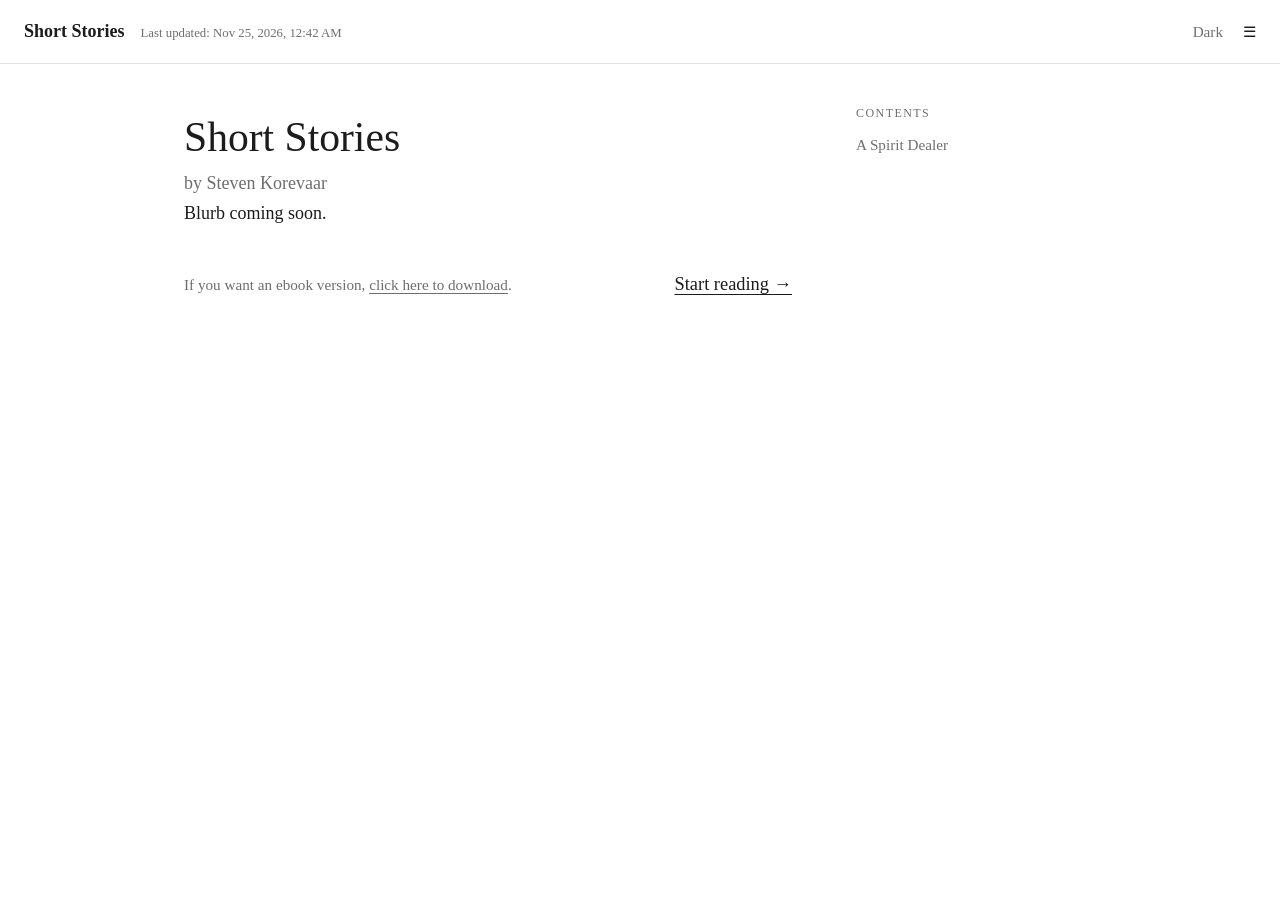
==== index.html @ 644686a6 "First draft!" ====
<!DOCTYPE html>
<html lang="en">
<head>
<meta charset="utf-8">
<meta name="viewport" content="width=device-width, initial-scale=1">
<title>Short Stories</title>
<link rel="stylesheet" href="style.css">
<script>try {
  var t = localStorage.getItem('oss-theme');
  if (t) document.documentElement.setAttribute('data-theme', t);
  if (localStorage.getItem('oss-toc') === 'hidden') document.documentElement.classList.add('toc-collapsed');
} catch (e) {}</script>
</head>
<body>
<header class="site-header">
  <div class="site-brand">
    <a class="site-title" href="index.html">Short Stories</a>
    <time class="last-updated" id="last-updated"></time>
  </div>
  <div class="header-links">
    <button type="button" class="link-button" id="theme-toggle">Dark</button>
    <button type="button" class="link-button toc-toggle" id="toc-toggle" aria-expanded="false" aria-controls="toc" aria-label="Contents">&#9776;</button>
  </div>
</header>
<div class="layout">
  <main class="content">
    <article class="home">
      <h1>Short Stories</h1>
      <p class="byline">by Steven Korevaar</p>
      
      <div class="blurb"><p>Blurb coming soon.</p>
</div>
      <div class="home-actions">
        <p class="download">If you want an ebook version, <a href="short-stories.epub" download="Short Stories.epub">click here to download</a>.</p>
        <p class="start"><a href="a-spirit-dealer.html">Start reading &rarr;</a></p>
      </div>
    </article>
  </main>
  <nav class="toc" id="toc" aria-label="Contents">
    <p class="toc-heading">Contents</p>
    <ol><li><a href="a-spirit-dealer.html">A Spirit Dealer</a></li></ol>
  </nav>
</div>
<script src="last-updated.js"></script>
<script src="script.js"></script>
</body>
</html>
---- style.css ----
:root {
  color-scheme: light;
  --bg: #ffffff;
  --text: #1c1c1c;
  --muted: #6e6e6e;
  --rule: #e2e2e2;
}

:root[data-theme="dark"] {
  color-scheme: dark;
  --bg: #141414;
  --text: #e4e4e4;
  --muted: #9b9b9b;
  --rule: #2c2c2c;
}

@media (prefers-color-scheme: dark) {
  :root:not([data-theme="light"]) {
    color-scheme: dark;
    --bg: #141414;
    --text: #e4e4e4;
    --muted: #9b9b9b;
    --rule: #2c2c2c;
  }
}

* { box-sizing: border-box; }

[hidden] { display: none !important; }

body {
  margin: 0;
  background: var(--bg);
  color: var(--text);
  font-family: Charter, "Iowan Old Style", "Palatino Linotype", Palatino, Georgia, serif;
  font-size: 1.125rem;
  line-height: 1.7;
  -webkit-text-size-adjust: 100%;
}

a {
  color: inherit;
  text-decoration: none;
}

a:hover,
.link-button:hover {
  text-decoration: underline;
  text-underline-offset: 0.2em;
}

.link-button {
  background: none;
  border: 0;
  padding: 0;
  font: inherit;
  color: inherit;
  cursor: pointer;
}

:focus-visible {
  outline: 2px solid var(--text);
  outline-offset: 3px;
}

/* Header */
.site-header {
  display: flex;
  justify-content: space-between;
  align-items: baseline;
  gap: 1rem;
  padding: 1rem 1.5rem;
  border-bottom: 1px solid var(--rule);
}

.site-title {
  font-weight: 600;
}

.site-brand {
  display: flex;
  flex-wrap: wrap;
  align-items: baseline;
  gap: 0.1rem 1rem;
}

.last-updated {
  font-size: 0.8rem;
  color: var(--muted);
}

.header-links {
  display: flex;
  gap: 1.25rem;
  font-size: 0.95rem;
  color: var(--muted);
}

.toc-toggle {
  color: var(--text);
}

/* Layout: reading column, contents on the right */
.layout {
  display: flex;
  justify-content: center;
  gap: 4rem;
  max-width: 72rem;
  margin: 0 auto;
  padding: 0 1.5rem;
}

.content {
  flex: 0 1 38rem;
  min-width: 0;
  padding: 2.5rem 0 4rem;
}

.toc {
  flex: 0 0 15rem;
  position: sticky;
  top: 0;
  align-self: flex-start;
  max-height: calc(100vh - 4rem);
  overflow-y: auto;
  padding: 2.5rem 0;
  font-size: 0.95rem;
  line-height: 1.5;
}

.toc ol {
  list-style: none;
  margin: 0;
  padding: 0;
}

.toc li {
  margin: 0.3rem 0;
}

.toc a {
  color: var(--muted);
}

.toc a:hover,
.toc a[aria-current="page"] {
  color: var(--text);
}

.toc a[aria-current="page"] {
  font-weight: 600;
}

@media (min-width: 861px) {
  .toc-collapsed .toc {
    display: none;
  }
}

.toc-heading {
  font-size: 0.75rem;
  letter-spacing: 0.12em;
  text-transform: uppercase;
  color: var(--muted);
}

.toc-heading {
  margin: 0 0 0.75rem;
}

/* Story pages */
.story-nav {
  display: flex;
  justify-content: space-between;
  gap: 1.5rem;
  font-size: 0.95rem;
  color: var(--muted);
}

.story-nav a:hover {
  color: var(--text);
}

.story-nav .next {
  margin-left: auto;
  text-align: right;
}

.story-nav.top {
  margin-bottom: 2.5rem;
}

.story-nav.bottom {
  margin-top: 3rem;
  padding-top: 1.5rem;
  border-top: 1px solid var(--rule);
}

.story h1,
.home h1 {
  font-weight: normal;
  line-height: 1.25;
}

.story h1 {
  font-size: 2rem;
  margin: 0 0 2rem;
}

/* Parts within a story ("## Part One") */
.story h2 {
  font-size: 1.25rem;
  font-weight: normal;
  font-variant: small-caps;
  letter-spacing: 0.05em;
  text-align: center;
  margin: 2.5em 0 1.25em;
}

.story p {
  margin: 0 0 1.1em;
}

.story blockquote {
  margin: 1.5em 0;
  padding-left: 1.25em;
  border-left: 2px solid var(--rule);
  color: var(--muted);
}

.story .scene-break {
  text-align: center;
  letter-spacing: 0.5em;
  color: var(--muted);
  margin: 2em 0;
}

.cursive {
  font-family: "Segoe Script", "Brush Script MT", "Lucida Handwriting", "Apple Chancery", cursive;
}

.end-page {
  display: flex;
  flex-direction: column;
  justify-content: center;
  min-height: 60vh;
  text-align: center;
}

/* Audiobook */
.listen {
  margin: -1rem 0 2rem;
  font-size: 0.95rem;
  color: var(--muted);
}

.listen .link-button:hover {
  color: var(--text);
}

.audio-player {
  position: fixed;
  left: 0;
  right: 0;
  bottom: 0;
  z-index: 3;
  padding: 0.75rem 1.5rem;
  background: var(--bg);
  border-top: 1px solid var(--rule);
  font-size: 0.95rem;
}

.audio-inner {
  display: flex;
  flex-wrap: wrap;
  align-items: center;
  justify-content: space-between;
  gap: 0.5rem 2rem;
  max-width: 72rem;
  margin: 0 auto;
}

.audio-title,
.audio-time,
.audio-volume {
  color: var(--muted);
}

.audio-controls {
  display: flex;
  flex-wrap: wrap;
  align-items: center;
  gap: 0.75rem 1.5rem;
}

.audio-toggle {
  min-width: 3.2em;
  font-weight: 600;
}

.audio-time {
  font-variant-numeric: tabular-nums;
}

.audio-volume {
  display: flex;
  align-items: center;
  gap: 0.5rem;
}

.audio-volume input {
  width: 6rem;
  accent-color: var(--text);
}

body.audio-open {
  padding-bottom: 6rem;
}

body.audio-open .toc {
  padding-bottom: 6rem;
}

/* Homepage */
.home h1 {
  font-size: 2.6rem;
  margin: 0.5rem 0 0.25rem;
}

.byline {
  margin: 0;
  color: var(--muted);
}

.cover {
  display: block;
  width: 100%;
  max-width: 20rem;
  height: auto;
  aspect-ratio: 2 / 3;
  margin: 2rem 0 2.5rem;
  border-radius: 3px;
  box-shadow: 0 6px 24px rgba(0, 0, 0, 0.25);
}

.blurb p {
  margin: 0 0 1.1em;
}

.home-actions {
  display: flex;
  flex-wrap: wrap;
  justify-content: space-between;
  align-items: baseline;
  gap: 1rem 2rem;
  margin-top: 2.5rem;
}

.home-actions p {
  margin: 0;
}

.download {
  color: var(--muted);
  font-size: 0.95rem;
}

.start {
  font-size: 1.15rem;
}

.start a,
.download a {
  text-decoration: underline;
  text-underline-offset: 0.2em;
}

/* Phones: contents move into the hamburger menu */
@media (max-width: 860px) {
  .site-header {
    position: sticky;
    top: 0;
    z-index: 2;
    background: var(--bg);
    padding: 0.9rem 1rem;
  }

  .layout {
    display: block;
    padding: 0 1.25rem;
  }

  .content {
    padding-top: 1.75rem;
  }

  .toc {
    display: none;
    position: fixed;
    inset: 0;
    z-index: 1;
    /* Undo the desktop flex-start: browsers now apply align-self to fixed
       boxes too, which shrinks the menu to its content (taller than the
       screen, so nothing to scroll) instead of filling the screen. */
    align-self: normal;
    max-height: none;
    /* Clears the sticky header, which can be two lines once "Last updated" wraps. */
    padding: 6rem 1.5rem 2rem;
    background: var(--bg);
  }

  body.toc-open {
    overflow: hidden;
  }

  body.toc-open .toc {
    display: block;
  }

  .story h1 {
    font-size: 1.7rem;
  }
}
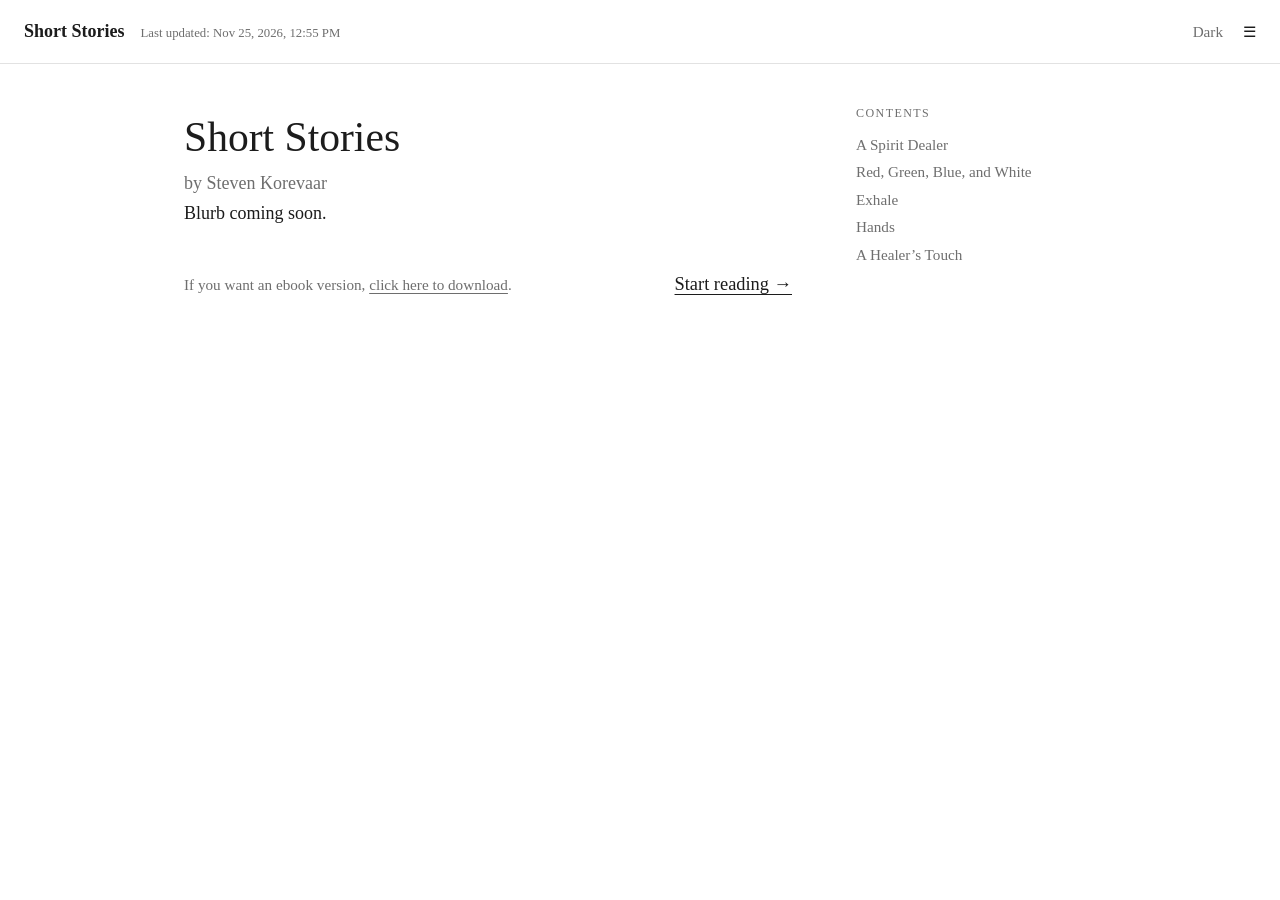
==== commit 267951ba: "Next titles announced" ====
--- a/index.html
+++ b/index.html
@@ -38,7 +38,7 @@
   </main>
   <nav class="toc" id="toc" aria-label="Contents">
     <p class="toc-heading">Contents</p>
-    <ol><li><a href="a-spirit-dealer.html">A Spirit Dealer</a></li></ol>
+    <ol><li><a href="a-spirit-dealer.html">A Spirit Dealer</a></li><li><a href="red-green-blue-and-white.html">Red, Green, Blue, and White</a></li><li><a href="exhale.html">Exhale</a></li><li><a href="hands.html">Hands</a></li><li><a href="a-healers-touch.html">A Healer’s Touch</a></li></ol>
   </nav>
 </div>
 <script src="last-updated.js"></script>
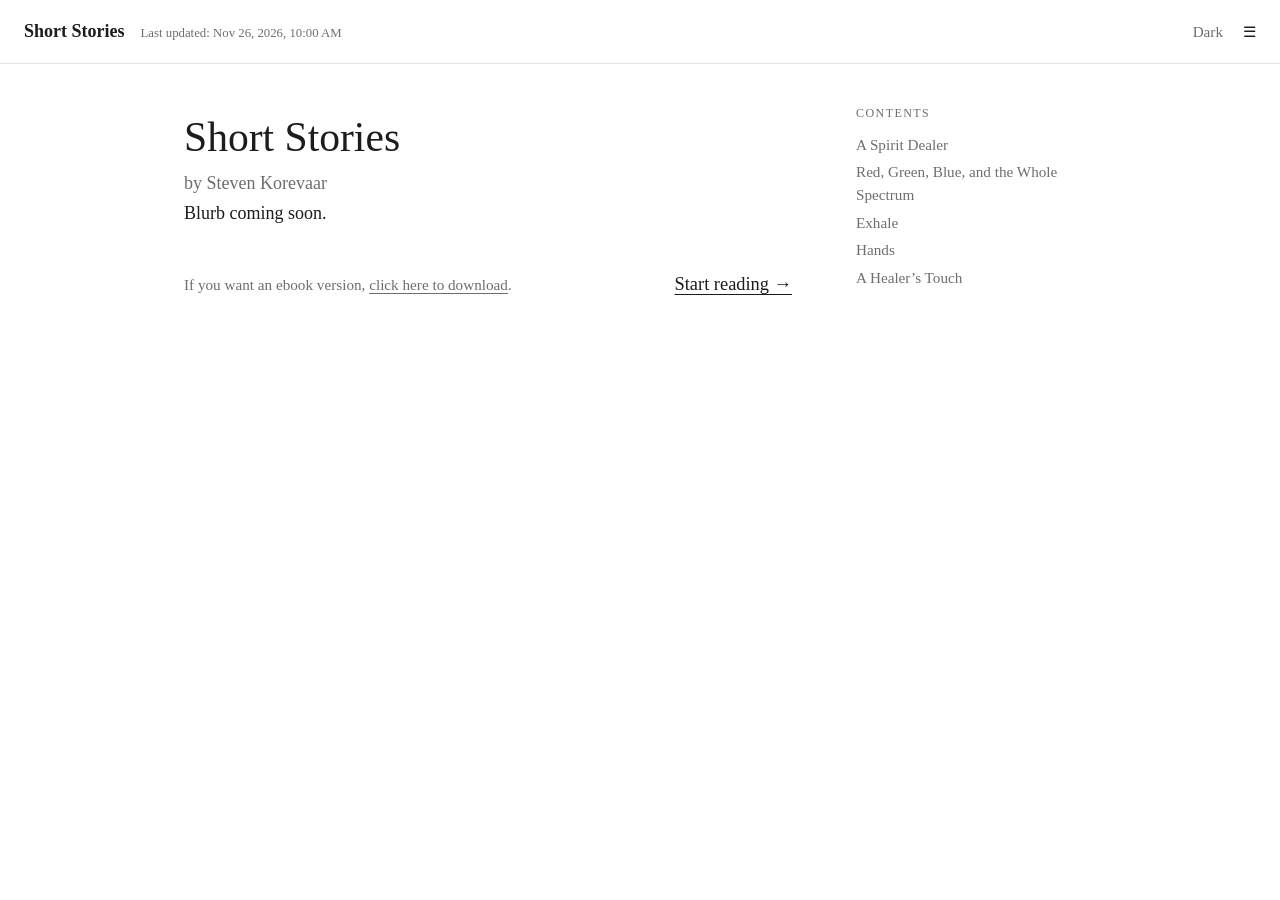
==== commit 90f1d921: "Started RGB Spectrum" ====
--- a/index.html
+++ b/index.html
@@ -38,7 +38,7 @@
   </main>
   <nav class="toc" id="toc" aria-label="Contents">
     <p class="toc-heading">Contents</p>
-    <ol><li><a href="a-spirit-dealer.html">A Spirit Dealer</a></li><li><a href="red-green-blue-and-white.html">Red, Green, Blue, and White</a></li><li><a href="exhale.html">Exhale</a></li><li><a href="hands.html">Hands</a></li><li><a href="a-healers-touch.html">A Healer’s Touch</a></li></ol>
+    <ol><li><a href="a-spirit-dealer.html">A Spirit Dealer</a></li><li><a href="red-green-blue-and-the-whole-spectrum.html">Red, Green, Blue, and the Whole Spectrum</a></li><li><a href="exhale.html">Exhale</a></li><li><a href="hands.html">Hands</a></li><li><a href="a-healers-touch.html">A Healer’s Touch</a></li></ol>
   </nav>
 </div>
 <script src="last-updated.js"></script>
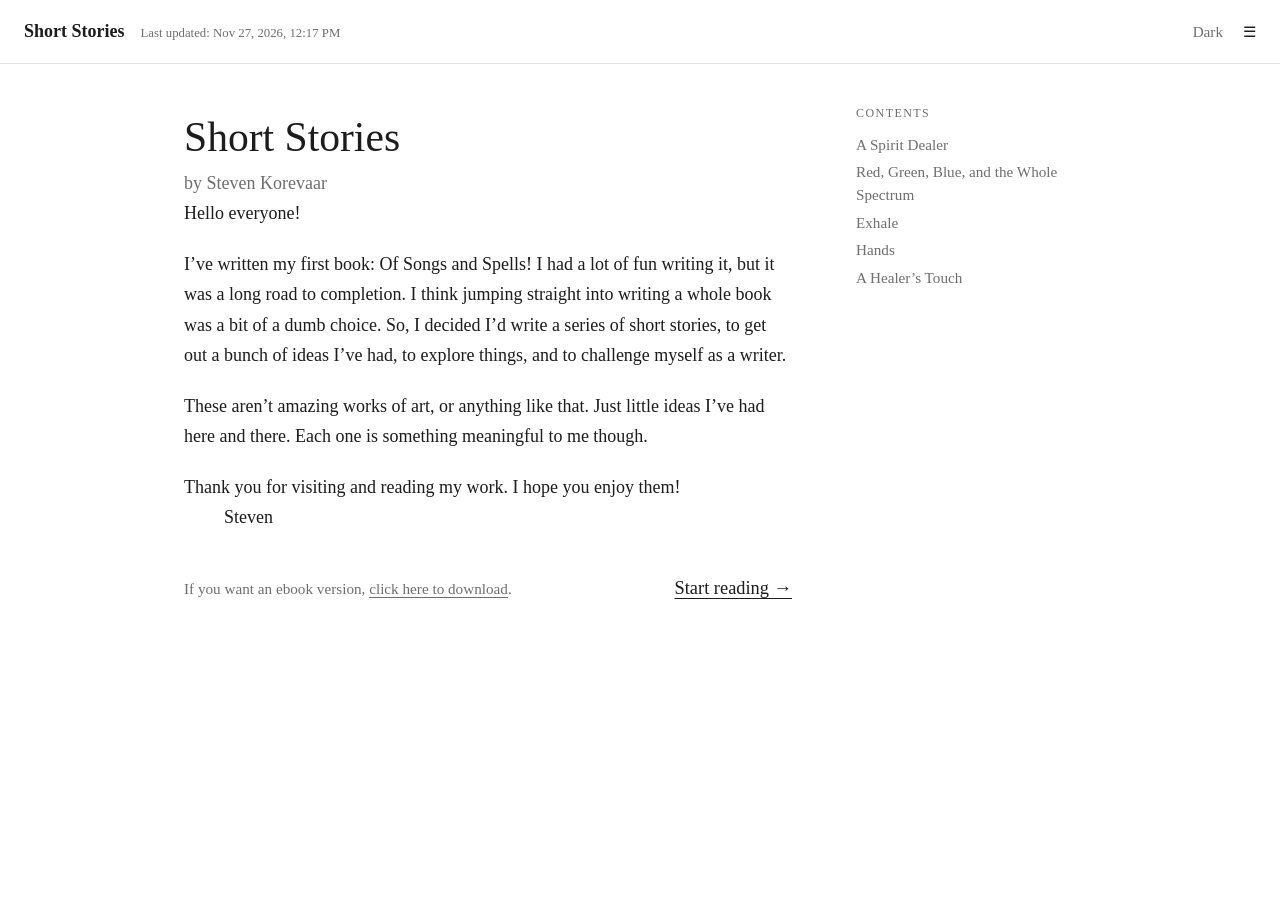
==== commit 0d44efa6: "Website blurb updated." ====
--- a/index.html
+++ b/index.html
@@ -28,7 +28,15 @@
       <h1>Short Stories</h1>
       <p class="byline">by Steven Korevaar</p>
       
-      <div class="blurb"><p>Blurb coming soon.</p>
+      <div class="blurb"><p>Hello everyone!</p>
+<p>I’ve written my first book: Of Songs and Spells! I had a lot of fun writing it, but it was a long road to completion. I think jumping straight into writing a whole book was a bit of a dumb choice. So, I decided I’d write a series of short stories, to get out a bunch of ideas I’ve had, to explore things, and to challenge myself as a writer.</p>
+<p>These aren’t amazing works of art, or anything like that. Just little ideas I’ve had here and there. Each one is something meaningful to me though.</p>
+<dl>
+<dt>Thank you for visiting and reading my work. I hope you enjoy them!</dt>
+<dd>
+<p>Steven</p>
+</dd>
+</dl>
 </div>
       <div class="home-actions">
         <p class="download">If you want an ebook version, <a href="short-stories.epub" download="Short Stories.epub">click here to download</a>.</p>
